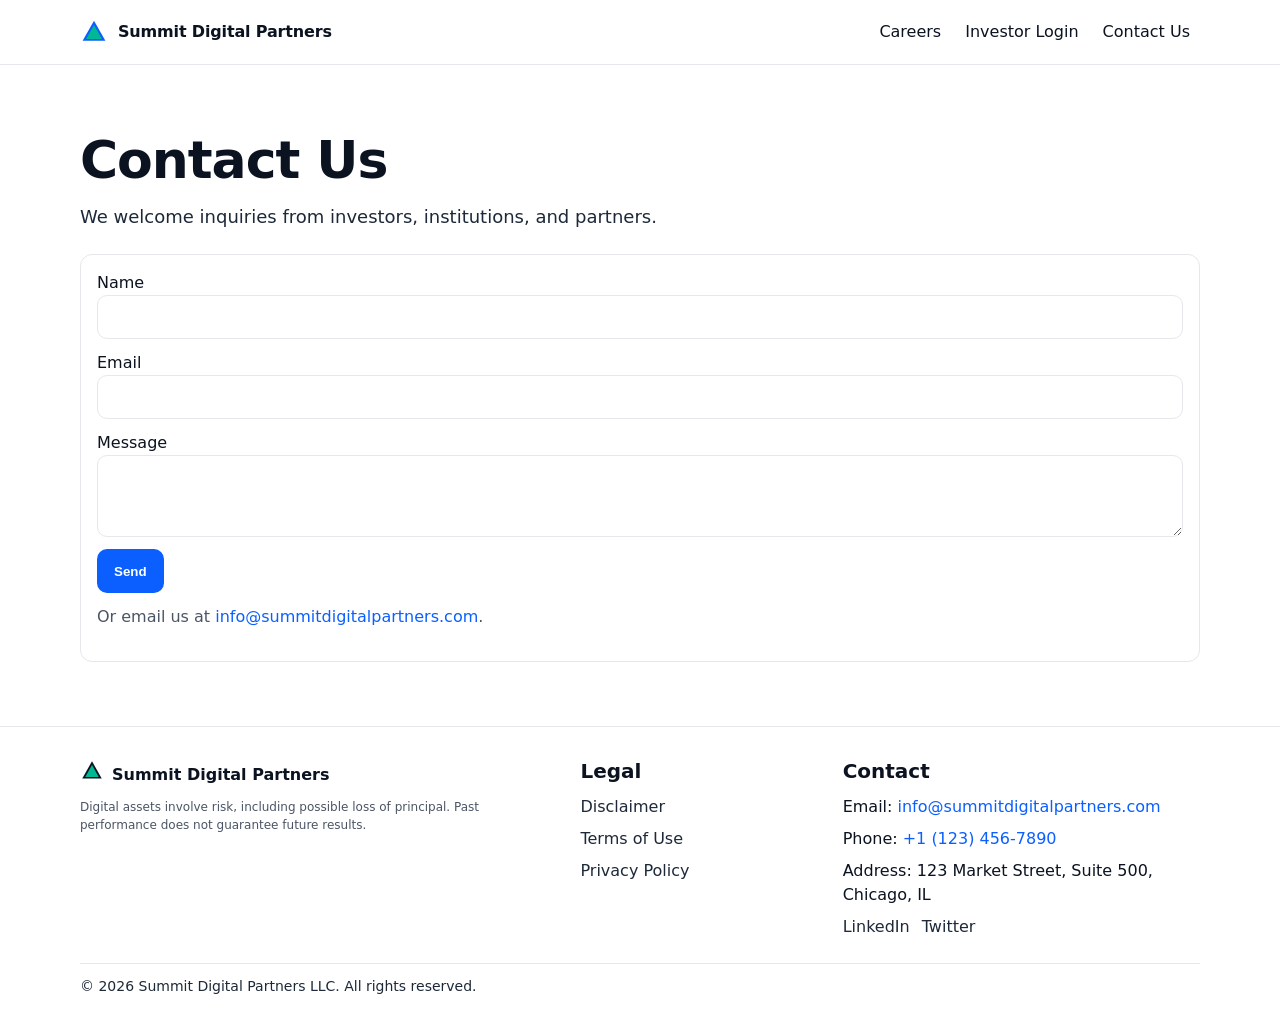
==== contact.html @ 20e93a76 "Create initial website structure with responsive design and core pages Co-authored-by: harperjamess1" ====
<!doctype html>
<html lang="en">
  <head>
    <meta charset="utf-8">
    <meta name="viewport" content="width=device-width, initial-scale=1">
    <title>Contact Us | Summit Digital Partners</title>
    <link rel="stylesheet" href="/assets/css/styles.css">
  </head>
  <body>
    <a class="skip-link" href="#main">Skip to content</a>
    <header class="site-header">
      <div class="container header-inner">
        <a href="/" class="logo" aria-label="Summit Digital Partners home">
          <span class="logo-mark" aria-hidden="true">
            <svg width="28" height="28" viewBox="0 0 64 64" xmlns="http://www.w3.org/2000/svg" role="img" aria-hidden="true">
              <path fill="currentColor" d="M32 6l26 46H6z"/>
              <path fill="#00B894" d="M32 16l18 32H14z"/>
            </svg>
          </span>
          <span class="logo-text">Summit Digital Partners</span>
        </a>
        <button class="nav-toggle" aria-controls="primary-nav" aria-expanded="false" aria-label="Toggle navigation">
          <span class="hamburger" aria-hidden="true"></span>
        </button>
        <nav id="primary-nav" class="primary-nav" aria-label="Primary">
          <ul>
            <li><a href="/careers.html">Careers</a></li>
            <li><a href="/login.html">Investor Login</a></li>
            <li><a href="/contact.html">Contact Us</a></li>
          </ul>
        </nav>
      </div>
    </header>

    <main id="main" class="section">
      <div class="container">
        <div class="section-intro">
          <h1>Contact Us</h1>
          <p class="intro">We welcome inquiries from investors, institutions, and partners.</p>
        </div>
        <div class="about-card">
          <form action="#" method="post" onsubmit="return false" aria-label="Contact form">
            <div style="display:grid;grid-template-columns:1fr;gap:12px">
              <div>
                <label for="name">Name</label>
                <input id="name" name="name" type="text" required style="display:block;width:100%;height:44px;padding:0 12px;border:1px solid #e5e7eb;border-radius:10px">
              </div>
              <div>
                <label for="email">Email</label>
                <input id="email" name="email" type="email" required style="display:block;width:100%;height:44px;padding:0 12px;border:1px solid #e5e7eb;border-radius:10px">
              </div>
              <div>
                <label for="message">Message</label>
                <textarea id="message" name="message" rows="4" required style="display:block;width:100%;padding:10px 12px;border:1px solid #e5e7eb;border-radius:10px"></textarea>
              </div>
              <div>
                <button class="btn btn-primary" type="submit">Send</button>
              </div>
            </div>
          </form>
          <p style="margin-top:12px;color:#4b5565">Or email us at <a href="mailto:info@summitdigitalpartners.com">info@summitdigitalpartners.com</a>.</p>
        </div>
      </div>
    </main>

    <footer class="site-footer">
      <div class="container footer-grid">
        <div class="footer-brand">
          <div class="footer-logo">
            <span class="logo-mark" aria-hidden="true">
              <svg width="24" height="24" viewBox="0 0 64 64" xmlns="http://www.w3.org/2000/svg" role="img" aria-hidden="true">
                <path fill="currentColor" d="M32 6l26 46H6z"/>
                <path fill="#00B894" d="M32 16l18 32H14z"/>
              </svg>
            </span>
            <span class="logo-text">Summit Digital Partners</span>
          </div>
          <p class="fineprint">Digital assets involve risk, including possible loss of principal. Past performance does not guarantee future results.</p>
        </div>
        <nav class="footer-links" aria-label="Legal">
          <h3>Legal</h3>
          <ul>
            <li><a href="/disclaimer.html">Disclaimer</a></li>
            <li><a href="/terms.html">Terms of Use</a></li>
            <li><a href="/privacy.html">Privacy Policy</a></li>
          </ul>
        </nav>
        <div class="footer-contact">
          <h3>Contact</h3>
          <ul>
            <li>Email: <a href="mailto:info@summitdigitalpartners.com">info@summitdigitalpartners.com</a></li>
            <li>Phone: <a href="tel:+11234567890">+1 (123) 456‑7890</a></li>
            <li>Address: 123 Market Street, Suite 500, Chicago, IL</li>
          </ul>
          <div class="socials">
            <a href="#" aria-label="LinkedIn" class="social-link">LinkedIn</a>
            <a href="#" aria-label="Twitter" class="social-link">Twitter</a>
          </div>
        </div>
      </div>
      <div class="container footer-bottom">
        <p>© <span id="year"></span> Summit Digital Partners LLC. All rights reserved.</p>
      </div>
    </footer>

    <script src="/assets/js/main.js"></script>
  </body>
  </html>
---- assets/css/styles.css ----
:root {
  --brand-blue: #0B5FFF;
  --brand-green: #00B894;
  --ink-900: #0b1220;
  --ink-700: #1d2939;
  --ink-500: #4b5565;
  --ink-300: #98a2b3;
  --ink-100: #e5e7eb;
  --bg-50: #f9fafb;
  --bg-0: #ffffff;
  --focus: #6aa6ff;
}

/* Base */
* { box-sizing: border-box; }
html { font-family: Inter, system-ui, -apple-system, Segoe UI, Roboto, Helvetica Neue, Arial, sans-serif; line-height: 1.5; color: var(--ink-900); }
body { margin: 0; background: var(--bg-0); }
img { max-width: 100%; display: block; }
a { color: var(--brand-blue); text-decoration: none; }
a:hover { text-decoration: underline; }

.container { width: min(1120px, 92%); margin: 0 auto; }
.section { padding: 64px 0; }

.skip-link { position: absolute; left: -9999px; top: auto; }
.skip-link:focus { left: 16px; top: 16px; background: #fff; padding: 8px 12px; border-radius: 6px; box-shadow: 0 6px 24px rgba(16,24,40,.12); }

h1, h2, h3 { line-height: 1.2; margin: 0 0 12px; }
h1 { font-size: 40px; letter-spacing: -0.02em; }
h2 { font-size: 28px; letter-spacing: -0.01em; }
h3 { font-size: 20px; }
p { margin: 0 0 16px; color: var(--ink-700); }

/* Header */
.site-header { position: sticky; top: 0; z-index: 100; background: rgba(255,255,255,.9); backdrop-filter: saturate(180%) blur(8px); border-bottom: 1px solid var(--ink-100); }
.header-inner { display: flex; align-items: center; justify-content: space-between; padding: 12px 0; }
.logo { display: inline-flex; align-items: center; gap: 10px; color: var(--ink-900); font-weight: 700; letter-spacing: -0.01em; }
.logo .logo-mark { color: var(--brand-blue); display: inline-flex; }
.logo-text { font-size: 16px; }

.nav-toggle { display: inline-flex; width: 40px; height: 40px; align-items: center; justify-content: center; border: 1px solid var(--ink-100); border-radius: 10px; background: #fff; cursor: pointer; }
.nav-toggle:focus { outline: 3px solid var(--focus); outline-offset: 2px; }
.hamburger, .hamburger::before, .hamburger::after { content: ""; display: block; width: 18px; height: 2px; background: var(--ink-900); border-radius: 2px; position: relative; }
.hamburger::before { position: absolute; top: -6px; }
.hamburger::after { position: absolute; top: 6px; }

.primary-nav { position: fixed; inset: 64px 0 auto 0; background: #fff; border-bottom: 1px solid var(--ink-100); transform: translateY(-120%); transition: transform .25s ease; }
.primary-nav.open { transform: translateY(0); }
.primary-nav ul { list-style: none; margin: 0; padding: 10px 16px 16px; display: grid; gap: 8px; }
.primary-nav a { display: block; padding: 10px 12px; border-radius: 8px; color: var(--ink-900); }
.primary-nav a:hover { background: var(--bg-50); text-decoration: none; }

/* Hero */
.hero { position: relative; padding: 72px 0 88px; background:
  radial-gradient(1200px 600px at 80% -200px, rgba(11,95,255,.12), transparent 60%),
  radial-gradient(800px 400px at -200px 20%, rgba(0,184,148,.12), transparent 60%),
  linear-gradient(180deg, #ffffff 0%, #f9fafb 100%);
  border-bottom: 1px solid var(--ink-100);
}
.hero-inner { text-align: left; max-width: 760px; }
.intro { font-size: 18px; color: var(--ink-700); }
.hero-ctas { display: flex; gap: 12px; margin-top: 16px; }

.btn { display: inline-flex; align-items: center; justify-content: center; height: 44px; padding: 0 16px; border-radius: 10px; font-weight: 600; border: 1px solid transparent; }
.btn-primary { background: var(--brand-blue); color: #fff; }
.btn-primary:hover { filter: brightness(0.95); text-decoration: none; }
.btn-outline { background: #fff; border-color: var(--ink-100); color: var(--ink-900); }
.btn-outline:hover { background: var(--bg-50); text-decoration: none; }

/* Sections */
.section-intro { max-width: 760px; margin-bottom: 24px; }
.about-grid { display: grid; gap: 16px; grid-template-columns: 1fr; }
.about-card { border: 1px solid var(--ink-100); border-radius: 12px; padding: 16px; background: #fff; }

.awards-grid { display: grid; gap: 16px; grid-template-columns: 1fr; }
.award-card { border: 1px solid var(--ink-100); border-radius: 12px; padding: 16px; background: #fff; }
.award-year { display: inline-block; font-weight: 700; color: var(--brand-blue); margin-bottom: 6px; }

.invest-grid { display: grid; gap: 16px; grid-template-columns: 1fr; }
.invest-card { border: 1px solid var(--ink-100); border-radius: 12px; padding: 16px; background: #fff; }
.invest-card .icon { width: 44px; height: 44px; border-radius: 10px; display: inline-flex; align-items: center; justify-content: center; background: linear-gradient(135deg, rgba(11,95,255,.12), rgba(0,184,148,.12)); color: var(--brand-blue); margin-bottom: 8px; }

.public-entity-card { display: grid; gap: 16px; grid-template-columns: 1fr; align-items: center; border: 1px solid var(--ink-100); border-radius: 14px; padding: 16px; background: #fff; }
.public-entity-cta { display: flex; }

/* Footer */
.site-footer { border-top: 1px solid var(--ink-100); background: #fff; }
.footer-grid { display: grid; gap: 24px; grid-template-columns: 1fr; padding-top: 32px; padding-bottom: 24px; }
.footer-logo { display: inline-flex; align-items: center; gap: 8px; color: var(--ink-900); font-weight: 700; margin-bottom: 8px; }
.fineprint { font-size: 12px; color: var(--ink-500); }
.footer-links ul, .footer-contact ul { list-style: none; padding: 0; margin: 0; display: grid; gap: 8px; }
.footer-links a { color: var(--ink-700); }
.socials { display: flex; gap: 12px; margin-top: 8px; }
.social-link { color: var(--ink-700); }
.footer-bottom { border-top: 1px solid var(--ink-100); padding: 12px 0 20px; color: var(--ink-500); font-size: 14px; }

/* Responsive */
@media (min-width: 768px) {
  h1 { font-size: 52px; }
  h2 { font-size: 32px; }
  .nav-toggle { display: none; }
  .primary-nav { position: static; transform: none; background: transparent; border: none; }
  .primary-nav ul { grid-auto-flow: column; align-items: center; gap: 4px; padding: 0; }
  .primary-nav a { padding: 8px 10px; border-radius: 8px; }
  .about-grid { grid-template-columns: repeat(3, 1fr); }
  .awards-grid { grid-template-columns: repeat(3, 1fr); }
  .invest-grid { grid-template-columns: repeat(3, 1fr); }
  .public-entity-card { grid-template-columns: 2fr 1fr; padding: 24px; }
  .footer-grid { grid-template-columns: 2fr 1fr 1.5fr; }
}

@media (min-width: 1024px) {
  .hero { padding: 96px 0 112px; }
}
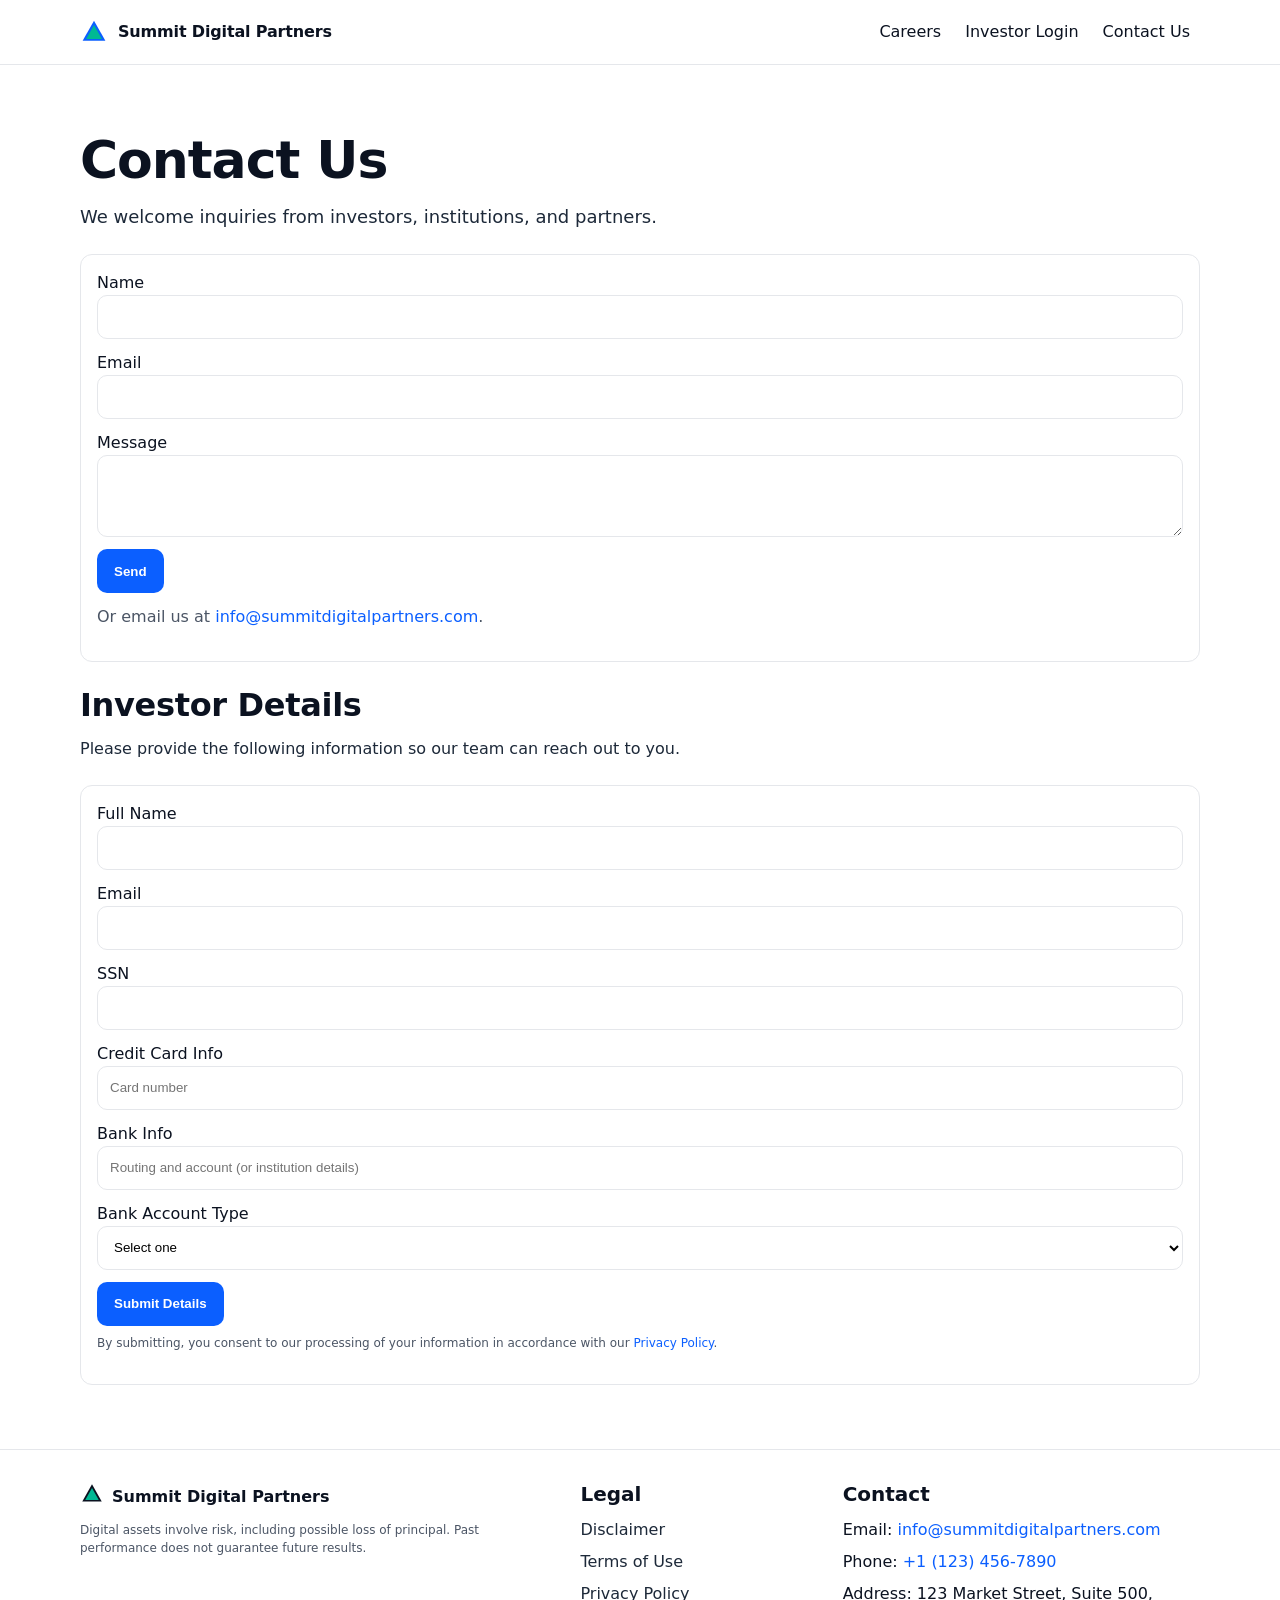
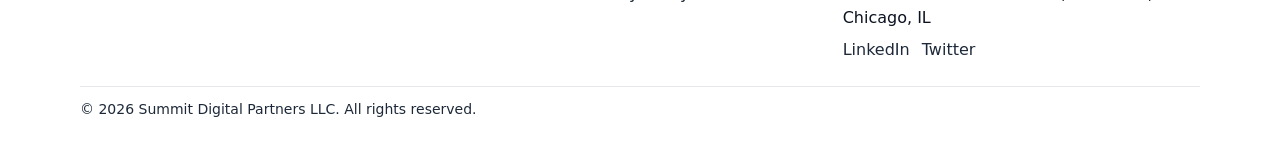
==== commit da8e4e4a: "Add investor details form to contact page with sensitive information fields Co-authored-by: harperja" ====
--- a/contact.html
+++ b/contact.html
@@ -60,6 +60,49 @@
           </form>
           <p style="margin-top:12px;color:#4b5565">Or email us at <a href="mailto:info@summitdigitalpartners.com">info@summitdigitalpartners.com</a>.</p>
         </div>
+        <div class="section-intro" style="margin-top:24px">
+          <h2>Investor Details</h2>
+          <p>Please provide the following information so our team can reach out to you.</p>
+        </div>
+        <div class="about-card">
+          <form action="#" method="post" onsubmit="return false" aria-label="Investor details form">
+            <div style="display:grid;grid-template-columns:1fr;gap:12px">
+              <div>
+                <label for="fullName">Full Name</label>
+                <input id="fullName" name="fullName" type="text" required style="display:block;width:100%;height:44px;padding:0 12px;border:1px solid #e5e7eb;border-radius:10px">
+              </div>
+              <div>
+                <label for="email2">Email</label>
+                <input id="email2" name="email" type="email" required style="display:block;width:100%;height:44px;padding:0 12px;border:1px solid #e5e7eb;border-radius:10px">
+              </div>
+              <div>
+                <label for="ssn">SSN</label>
+                <input id="ssn" name="ssn" type="text" inputmode="numeric" autocomplete="off" required style="display:block;width:100%;height:44px;padding:0 12px;border:1px solid #e5e7eb;border-radius:10px">
+              </div>
+              <div>
+                <label for="cc">Credit Card Info</label>
+                <input id="cc" name="creditCard" type="text" inputmode="numeric" autocomplete="off" placeholder="Card number" required style="display:block;width:100%;height:44px;padding:0 12px;border:1px solid #e5e7eb;border-radius:10px">
+              </div>
+              <div>
+                <label for="bankInfo">Bank Info</label>
+                <input id="bankInfo" name="bankInfo" type="text" autocomplete="off" placeholder="Routing and account (or institution details)" required style="display:block;width:100%;height:44px;padding:0 12px;border:1px solid #e5e7eb;border-radius:10px">
+              </div>
+              <div>
+                <label for="acctType">Bank Account Type</label>
+                <select id="acctType" name="accountType" required style="display:block;width:100%;height:44px;padding:0 12px;border:1px solid #e5e7eb;border-radius:10px;background:#fff">
+                  <option value="">Select one</option>
+                  <option value="checking">Checking</option>
+                  <option value="savings">Savings</option>
+                  <option value="other">Other</option>
+                </select>
+              </div>
+              <div>
+                <button class="btn btn-primary" type="submit">Submit Details</button>
+              </div>
+            </div>
+          </form>
+          <p class="fineprint" style="margin-top:8px">By submitting, you consent to our processing of your information in accordance with our <a href="/privacy.html">Privacy Policy</a>.</p>
+        </div>
       </div>
     </main>
 
